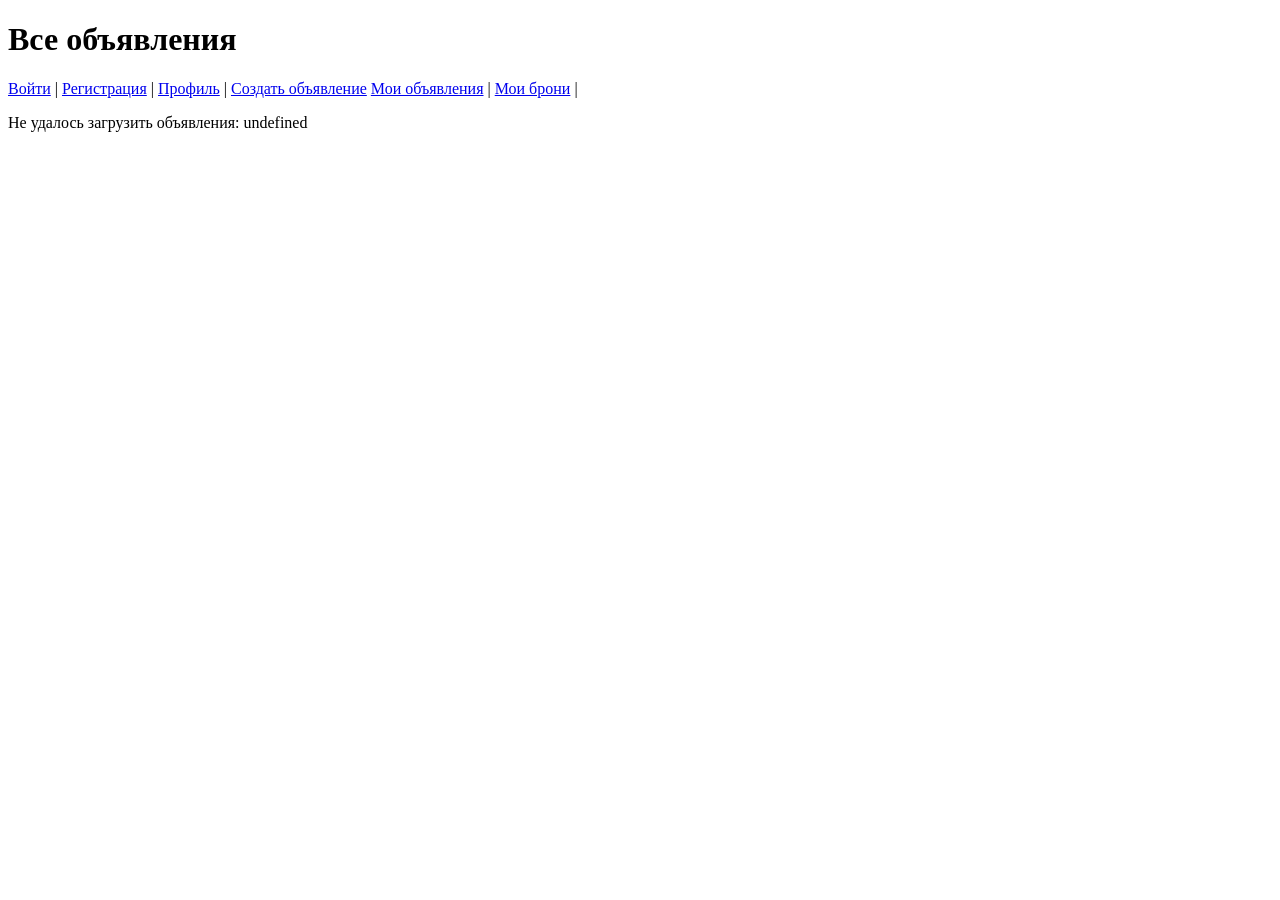
==== frontend/index.html @ 905381db "V9 project apart_booking" ====
<!DOCTYPE html>
<html lang="ru">
<head>
    <meta charset="UTF-8">
    <title>Каталог объявлений</title>
</head>
<body>
    <h1>Все объявления</h1>

    <p>
        <a href="login.html">Войти</a> |
        <a href="register.html">Регистрация</a> |
        <a href="profile.html">Профиль</a> |
        <a href="listing-create.html">Создать объявление</a>
        <a href="my-listings.html">Мои объявления</a> |
        <a href="my-bookings.html">Мои брони</a> |
        <span id="userStatus"></span>
        <button id="logoutBtn" style="display: none;">Выйти</button>
    </p>

    <div id="listingsContainer">Загрузка...</div>

    <script src="js/api.js"></script>
    <script>
        const listingsContainer = document.getElementById('listingsContainer');
        const userStatus = document.getElementById('userStatus');
        const logoutBtn = document.getElementById('logoutBtn');

        // Показываем, залогинен ли юзер
        if (isLoggedIn()) {
            userStatus.textContent = 'Вы вошли в систему';
            logoutBtn.style.display = 'inline';
        }

        logoutBtn.addEventListener('click', function () {
            clearTokens();
            window.location.reload();
        });

        // Загружаем список листингов
        async function loadListings() {
            try {
                const listings = await apiGet('/listings/');
                renderListings(listings);
            } catch (err) {
                listingsContainer.textContent = 'Не удалось загрузить объявления: ' + err.data?.detail;
            }
        }

        function renderListings(listings) {
            if (listings.length === 0) {
                listingsContainer.textContent = 'Объявлений пока нет.';
                return;
            }

            listingsContainer.innerHTML = '';

            listings.forEach(function (listing) {
                const card = document.createElement('div');
                card.style.border = '1px solid #ccc';
                card.style.padding = '10px';
                card.style.marginBottom = '10px';

                const photoUrl = listing.photos && listing.photos.length > 0
                    ? listing.photos[0].image
                    : null;

                card.innerHTML = `
                    ${photoUrl ? `<img src="${photoUrl}" width="200">` : '<p>Нет фото</p>'}
                    <h3>${listing.apartment_name}</h3>
                    <p>${listing.country}, ${listing.address}</p>
                    <p>До ${listing.max_guests} гостей</p>
                    <p><strong>${listing.price_per_night} €</strong> / сутки</p>
                    <a href="listing-detail.html?id=${listing.id}">Подробнее</a>
                `;

                listingsContainer.appendChild(card);
            });
        }

        loadListings();
    </script>
</body>
</html>
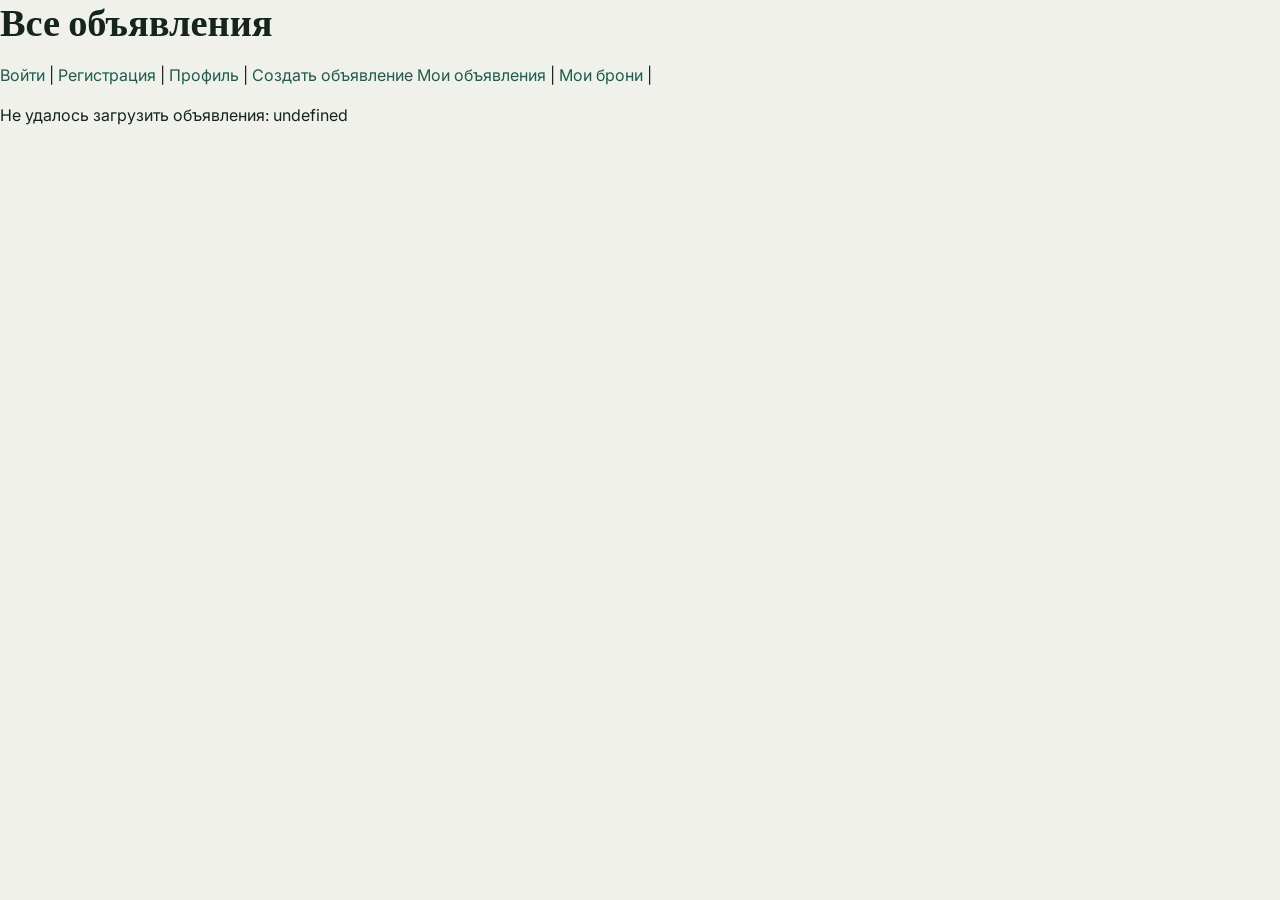
==== commit c3b9a0ea: "V10 project apart_booking" ====
--- a/frontend/index.html
+++ b/frontend/index.html
@@ -2,6 +2,7 @@
 <html lang="ru">
 <head>
     <meta charset="UTF-8">
+    <link rel="stylesheet" href="css/style.css">
     <title>Каталог объявлений</title>
 </head>
 <body>
--- a/frontend/css/style.css
+++ b/frontend/css/style.css
@@ -0,0 +1,369 @@
+/* ==========================================================
+   Apartment Booking — design tokens & base styles
+   ========================================================== */
+
+@import url('https://fonts.googleapis.com/css2?family=Fraunces:opsz,wght@9..144,400;9..144,500;9..144,600;9..144,700&family=Inter:wght@400;500;600;700&display=swap');
+
+:root {
+    --paper: #EFF1EA;
+    --surface: #FFFFFF;
+    --ink: #16241F;
+    --ink-soft: #4E5F58;
+    --brand: #1F5C4E;
+    --brand-dark: #163F35;
+    --accent: #C08A2E;
+    --accent-soft: #E7D2A4;
+    --line: #D8D2C2;
+    --danger: #A23B2E;
+    --danger-bg: #F6E5E1;
+    --success: #2F6B4F;
+    --success-bg: #E4EFE7;
+
+    --font-display: 'Fraunces', Georgia, serif;
+    --font-body: 'Inter', system-ui, sans-serif;
+
+    --radius: 4px;
+    --shadow: 0 1px 2px rgba(22, 36, 31, 0.06), 0 2px 8px rgba(22, 36, 31, 0.05);
+}
+
+* { box-sizing: border-box; }
+
+html { -webkit-text-size-adjust: 100%; }
+
+body {
+    margin: 0;
+    background: var(--paper);
+    color: var(--ink);
+    font-family: var(--font-body);
+    font-size: 16px;
+    line-height: 1.5;
+    -webkit-font-smoothing: antialiased;
+}
+
+h1, h2, h3 {
+    font-family: var(--font-display);
+    font-weight: 600;
+    line-height: 1.15;
+    margin: 0 0 0.5em;
+    color: var(--ink);
+}
+
+h1 { font-size: clamp(1.8rem, 3vw, 2.4rem); }
+h2 { font-size: 1.5rem; margin-top: 2rem; }
+h3 { font-size: 1.15rem; }
+
+p { margin: 0 0 1em; max-width: 68ch; }
+
+a {
+    color: var(--brand);
+    text-decoration: none;
+    border-bottom: 1px solid transparent;
+}
+a:hover { border-bottom-color: currentColor; }
+
+hr {
+    border: none;
+    border-top: 1px solid var(--line);
+    margin: 2.5rem 0;
+}
+
+/* ---------- Layout ---------- */
+
+.page {
+    max-width: 960px;
+    margin: 0 auto;
+    padding: 0 1.5rem 4rem;
+}
+
+/* ---------- Top navigation ---------- */
+
+.site-nav {
+    background: var(--brand-dark);
+    color: #F3F1E8;
+    padding: 0.9rem 1.5rem;
+    display: flex;
+    align-items: center;
+    justify-content: space-between;
+    flex-wrap: wrap;
+    gap: 0.75rem;
+    margin-bottom: 2.5rem;
+}
+
+.site-nav .brand {
+    font-family: var(--font-display);
+    font-weight: 600;
+    font-size: 1.25rem;
+    color: #FFFFFF;
+    border: none;
+    letter-spacing: 0.01em;
+}
+.site-nav .brand:hover { border: none; opacity: 0.9; }
+
+.site-nav .links {
+    display: flex;
+    align-items: center;
+    gap: 1.25rem;
+    flex-wrap: wrap;
+}
+
+.site-nav a {
+    color: #D9E3DD;
+    font-size: 0.92rem;
+    font-weight: 500;
+}
+.site-nav a:hover { color: #FFFFFF; border-bottom-color: currentColor; }
+
+.site-nav button {
+    background: transparent;
+    border: 1px solid #4C7268;
+    color: #F3F1E8;
+    padding: 0.4rem 0.9rem;
+    font-size: 0.88rem;
+}
+.site-nav button:hover { background: var(--brand); border-color: var(--brand); }
+
+/* ---------- Buttons ---------- */
+
+button, .btn {
+    font-family: var(--font-body);
+    font-size: 0.95rem;
+    font-weight: 600;
+    padding: 0.65rem 1.3rem;
+    border-radius: var(--radius);
+    border: 1px solid var(--brand);
+    background: var(--brand);
+    color: #FFFFFF;
+    cursor: pointer;
+    transition: background 0.15s ease, transform 0.05s ease;
+}
+button:hover { background: var(--brand-dark); border-color: var(--brand-dark); }
+button:active { transform: translateY(1px); }
+button:disabled { opacity: 0.5; cursor: not-allowed; }
+
+button.secondary {
+    background: transparent;
+    color: var(--brand);
+}
+button.secondary:hover { background: var(--brand); color: #FFFFFF; }
+
+button.danger {
+    background: var(--danger);
+    border-color: var(--danger);
+}
+button.danger:hover { background: #7E2F24; border-color: #7E2F24; }
+
+/* ---------- Forms ---------- */
+
+form { max-width: 480px; }
+
+form > div { margin-bottom: 1.1rem; }
+
+label {
+    display: block;
+    font-size: 0.85rem;
+    font-weight: 600;
+    color: var(--ink-soft);
+    margin-bottom: 0.35rem;
+}
+
+input, select, textarea {
+    width: 100%;
+    font-family: var(--font-body);
+    font-size: 0.95rem;
+    color: var(--ink);
+    background: var(--surface);
+    border: 1px solid var(--line);
+    border-radius: var(--radius);
+    padding: 0.6rem 0.75rem;
+}
+
+textarea { min-height: 5.5rem; resize: vertical; }
+
+input:focus, select:focus, textarea:focus {
+    outline: none;
+    border-color: var(--brand);
+    box-shadow: 0 0 0 3px rgba(31, 92, 78, 0.15);
+}
+
+input[type="checkbox"] {
+    width: auto;
+    margin-right: 0.5rem;
+    accent-color: var(--brand);
+}
+
+label:has(input[type="checkbox"]) {
+    display: flex;
+    align-items: center;
+    font-weight: 500;
+    color: var(--ink);
+}
+
+/* Wide forms (create/edit listing) get a two-column layout on desktop */
+.form-grid {
+    display: grid;
+    grid-template-columns: 1fr;
+    gap: 0 1.5rem;
+}
+@media (min-width: 640px) {
+    .form-grid { grid-template-columns: 1fr 1fr; }
+    .form-grid .full { grid-column: 1 / -1; }
+}
+
+/* ---------- Messages ---------- */
+
+.message, #message, #bookingMessage, #reviewMessage, #photoMessage, #errorMessage {
+    padding: 0.7rem 1rem;
+    border-radius: var(--radius);
+    font-size: 0.9rem;
+    margin-top: 0.75rem;
+}
+#errorMessage:empty, #message:empty, #bookingMessage:empty,
+#reviewMessage:empty, #photoMessage:empty { padding: 0; margin: 0; }
+
+/* ---------- Cards / listings grid ---------- */
+
+.listing-grid {
+    display: grid;
+    grid-template-columns: repeat(auto-fill, minmax(230px, 1fr));
+    gap: 1.5rem;
+    margin-top: 1.5rem;
+}
+
+.listing-card {
+    background: var(--surface);
+    border: 1px solid var(--line);
+    border-radius: var(--radius);
+    overflow: hidden;
+    box-shadow: var(--shadow);
+    display: flex;
+    flex-direction: column;
+}
+
+.listing-card img {
+    width: 100%;
+    height: 150px;
+    object-fit: cover;
+    display: block;
+    background: var(--accent-soft);
+}
+
+.listing-card .body {
+    padding: 0.9rem 1rem 1.1rem;
+    position: relative;
+    flex: 1;
+    display: flex;
+    flex-direction: column;
+    gap: 0.3rem;
+}
+
+.listing-card h3 {
+    margin: 0;
+    font-size: 1.05rem;
+}
+
+.listing-card .location {
+    color: var(--ink-soft);
+    font-size: 0.85rem;
+    margin: 0;
+}
+
+/* Ticket-style price tag with a notch, like a paper price tag */
+.price-tag {
+    align-self: flex-start;
+    position: relative;
+    margin-top: 0.5rem;
+    background: var(--accent);
+    color: #2B1E05;
+    font-weight: 700;
+    font-size: 0.95rem;
+    padding: 0.3rem 0.8rem 0.3rem 1.1rem;
+    border-radius: 0 var(--radius) var(--radius) 0;
+}
+.price-tag::before {
+    content: '';
+    position: absolute;
+    left: -6px;
+    top: 50%;
+    transform: translateY(-50%);
+    width: 12px;
+    height: 12px;
+    background: var(--paper);
+    border-radius: 50%;
+    border-right: 1px solid var(--accent-soft);
+}
+
+.listing-card .actions {
+    margin-top: auto;
+    padding-top: 0.6rem;
+    display: flex;
+    gap: 0.75rem;
+    font-size: 0.85rem;
+}
+
+/* ---------- Generic content card (detail panels, list rows) ---------- */
+
+.panel {
+    background: var(--surface);
+    border: 1px solid var(--line);
+    border-radius: var(--radius);
+    padding: 1rem 1.25rem;
+    margin-bottom: 1rem;
+}
+
+/* ---------- Stars / rating ---------- */
+
+.stars { color: var(--accent); letter-spacing: 0.1em; font-size: 1.05rem; }
+
+/* ---------- Photo thumbnails (edit/create forms) ---------- */
+
+.photo-thumb {
+    display: inline-block;
+    margin: 0 0.6rem 0.6rem 0;
+    text-align: center;
+}
+.photo-thumb img {
+    width: 140px;
+    height: 100px;
+    object-fit: cover;
+    border-radius: var(--radius);
+    border: 1px solid var(--line);
+    display: block;
+    margin-bottom: 0.4rem;
+}
+
+/* ---------- Flatpickr theme override ---------- */
+
+.flatpickr-calendar {
+    box-shadow: var(--shadow);
+    border: 1px solid var(--line);
+    border-radius: var(--radius);
+}
+.flatpickr-day.selected,
+.flatpickr-day.selected:hover,
+.flatpickr-day.endRange,
+.flatpickr-day.endRange:hover,
+.flatpickr-day.startRange,
+.flatpickr-day.startRange:hover {
+    background: var(--brand);
+    border-color: var(--brand);
+}
+.flatpickr-day.inRange {
+    background: var(--accent-soft);
+    border-color: var(--accent-soft);
+    box-shadow: -5px 0 0 var(--accent-soft), 5px 0 0 var(--accent-soft);
+}
+.flatpickr-day.today { border-color: var(--brand); }
+
+/* ---------- Utility ---------- */
+
+.muted { color: var(--ink-soft); }
+.empty-state {
+    color: var(--ink-soft);
+    font-style: italic;
+    padding: 1rem 0;
+}
+
+@media (max-width: 640px) {
+    .site-nav { flex-direction: column; align-items: flex-start; }
+    .page { padding: 0 1rem 3rem; }
+}
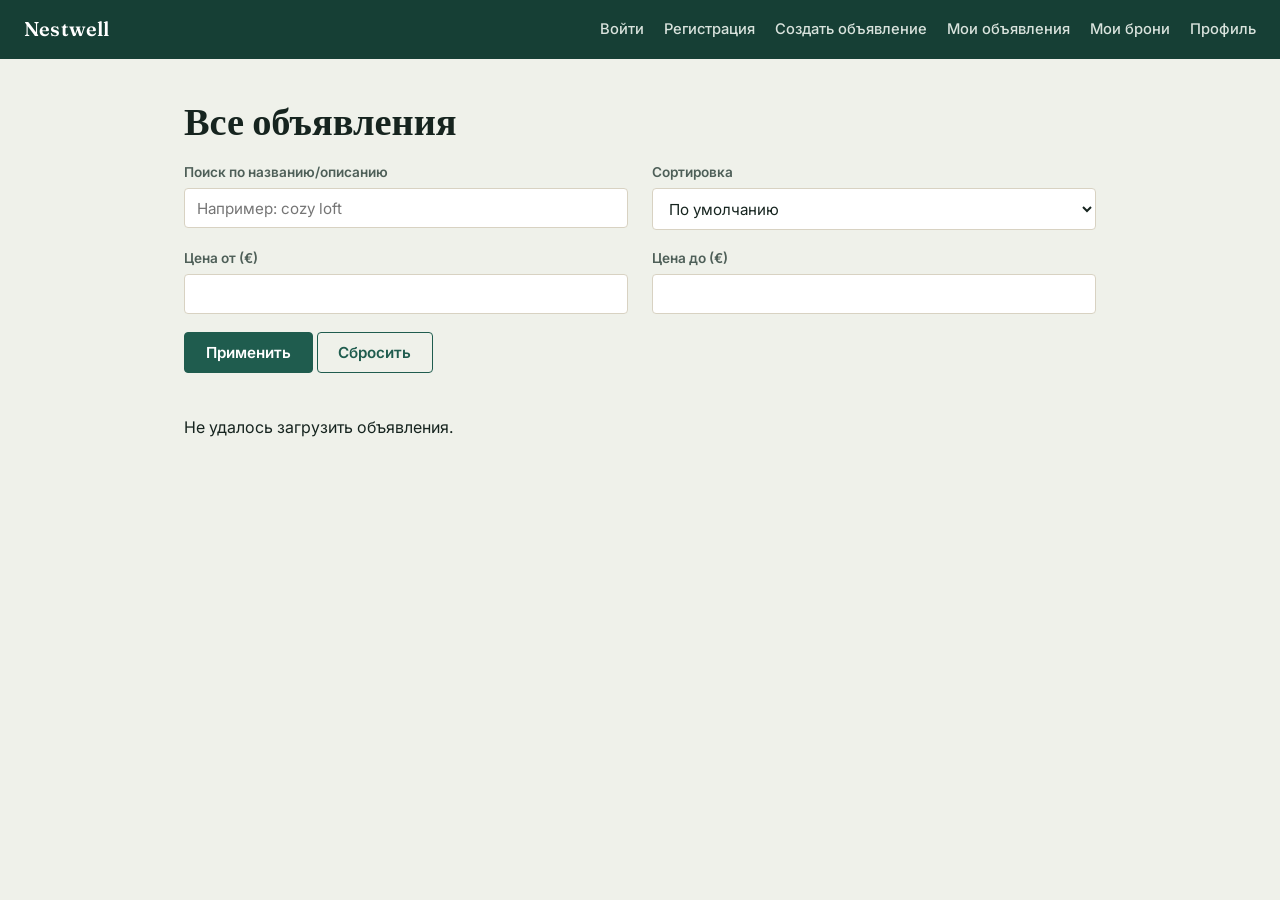
==== commit 68184939: "V11 project apart_booking" ====
--- a/frontend/index.html
+++ b/frontend/index.html
@@ -6,31 +6,61 @@
     <title>Каталог объявлений</title>
 </head>
 <body>
-    <h1>Все объявления</h1>
+    <nav class="site-nav">
+        <a href="index.html" class="brand">Nestwell</a>
+        <div class="links">
+            <a href="login.html" id="navLogin">Войти</a>
+            <a href="register.html" id="navRegister">Регистрация</a>
+            <a href="listing-create.html">Создать объявление</a>
+            <a href="my-listings.html">Мои объявления</a>
+            <a href="my-bookings.html">Мои брони</a>
+            <a href="profile.html">Профиль</a>
+            <button id="logoutBtn" style="display: none;">Выйти</button>
+        </div>
+    </nav>
 
-    <p>
-        <a href="login.html">Войти</a> |
-        <a href="register.html">Регистрация</a> |
-        <a href="profile.html">Профиль</a> |
-        <a href="listing-create.html">Создать объявление</a>
-        <a href="my-listings.html">Мои объявления</a> |
-        <a href="my-bookings.html">Мои брони</a> |
-        <span id="userStatus"></span>
-        <button id="logoutBtn" style="display: none;">Выйти</button>
-    </p>
+    <div class="page">
+        <h1>Все объявления</h1>
 
-    <div id="listingsContainer">Загрузка...</div>
+        <form id="filterForm" class="form-grid" style="max-width: none; margin-bottom: 1.5rem;">
+            <div>
+                <label>Поиск по названию/описанию</label>
+                <input type="text" id="searchInput" placeholder="Например: cozy loft">
+            </div>
+            <div>
+                <label>Сортировка</label>
+                <select id="orderingSelect">
+                    <option value="">По умолчанию</option>
+                    <option value="popular_views">По популярности (просмотры)</option>
+                    <option value="popular_reviews">По популярности (отзывы)</option>
+                </select>
+            </div>
+            <div>
+                <label>Цена от (€)</label>
+                <input type="number" id="minPriceInput" min="0" step="0.01">
+            </div>
+            <div>
+                <label>Цена до (€)</label>
+                <input type="number" id="maxPriceInput" min="0" step="0.01">
+            </div>
+            <div class="full">
+                <button type="submit">Применить</button>
+                <button type="button" class="secondary" id="resetFiltersBtn">Сбросить</button>
+            </div>
+        </form>
+
+        <div id="listingsContainer">Загрузка...</div>
+    </div>
 
     <script src="js/api.js"></script>
     <script>
         const listingsContainer = document.getElementById('listingsContainer');
-        const userStatus = document.getElementById('userStatus');
         const logoutBtn = document.getElementById('logoutBtn');
 
-        // Показываем, залогинен ли юзер
         if (isLoggedIn()) {
-            userStatus.textContent = 'Вы вошли в систему';
-            logoutBtn.style.display = 'inline';
+            document.getElementById('navLogin').style.display = 'none';
+            document.getElementById('navRegister').style.display = 'none';
+            logoutBtn.style.display = 'inline-block';
         }
 
         logoutBtn.addEventListener('click', function () {
@@ -38,46 +68,79 @@
             window.location.reload();
         });
 
-        // Загружаем список листингов
+        function buildQuery() {
+            const params = new URLSearchParams();
+
+            const search = document.getElementById('searchInput').value.trim();
+            if (search) params.set('search', search);
+
+            const ordering = document.getElementById('orderingSelect').value;
+            if (ordering) params.set('ordering', ordering);
+
+            const minPrice = document.getElementById('minPriceInput').value;
+            if (minPrice) params.set('min_price', minPrice);
+
+            const maxPrice = document.getElementById('maxPriceInput').value;
+            if (maxPrice) params.set('max_price', maxPrice);
+
+            const query = params.toString();
+            return query ? `?${query}` : '';
+        }
+
         async function loadListings() {
+            listingsContainer.textContent = 'Загрузка...';
             try {
-                const listings = await apiGet('/listings/');
+                const listings = await apiGet(`/listings/${buildQuery()}`);
                 renderListings(listings);
             } catch (err) {
-                listingsContainer.textContent = 'Не удалось загрузить объявления: ' + err.data?.detail;
+                listingsContainer.textContent = 'Не удалось загрузить объявления.';
             }
         }
 
         function renderListings(listings) {
             if (listings.length === 0) {
-                listingsContainer.textContent = 'Объявлений пока нет.';
+                listingsContainer.innerHTML = '<p class="empty-state">Ничего не найдено.</p>';
                 return;
             }
 
-            listingsContainer.innerHTML = '';
+            const grid = document.createElement('div');
+            grid.className = 'listing-grid';
 
             listings.forEach(function (listing) {
-                const card = document.createElement('div');
-                card.style.border = '1px solid #ccc';
-                card.style.padding = '10px';
-                card.style.marginBottom = '10px';
-
                 const photoUrl = listing.photos && listing.photos.length > 0
                     ? listing.photos[0].image
                     : null;
 
+                const card = document.createElement('div');
+                card.className = 'listing-card';
                 card.innerHTML = `
-                    ${photoUrl ? `<img src="${photoUrl}" width="200">` : '<p>Нет фото</p>'}
-                    <h3>${listing.apartment_name}</h3>
-                    <p>${listing.country}, ${listing.address}</p>
-                    <p>До ${listing.max_guests} гостей</p>
-                    <p><strong>${listing.price_per_night} €</strong> / сутки</p>
-                    <a href="listing-detail.html?id=${listing.id}">Подробнее</a>
+                    ${photoUrl ? `<img src="${photoUrl}" alt="${listing.apartment_name}">` : ''}
+                    <div class="body">
+                        <h3>${listing.apartment_name}</h3>
+                        <p class="location">${listing.country}, ${listing.address}</p>
+                        <p class="location">До ${listing.max_guests} гостей</p>
+                        <span class="price-tag">${listing.price_per_night} € / сутки</span>
+                        <div class="actions">
+                            <a href="listing-detail.html?id=${listing.id}">Подробнее →</a>
+                        </div>
+                    </div>
                 `;
+                grid.appendChild(card);
+            });
 
-                listingsContainer.appendChild(card);
-            });
+            listingsContainer.innerHTML = '';
+            listingsContainer.appendChild(grid);
         }
+
+        document.getElementById('filterForm').addEventListener('submit', function (event) {
+            event.preventDefault();
+            loadListings();
+        });
+
+        document.getElementById('resetFiltersBtn').addEventListener('click', function () {
+            document.getElementById('filterForm').reset();
+            loadListings();
+        });
 
         loadListings();
     </script>
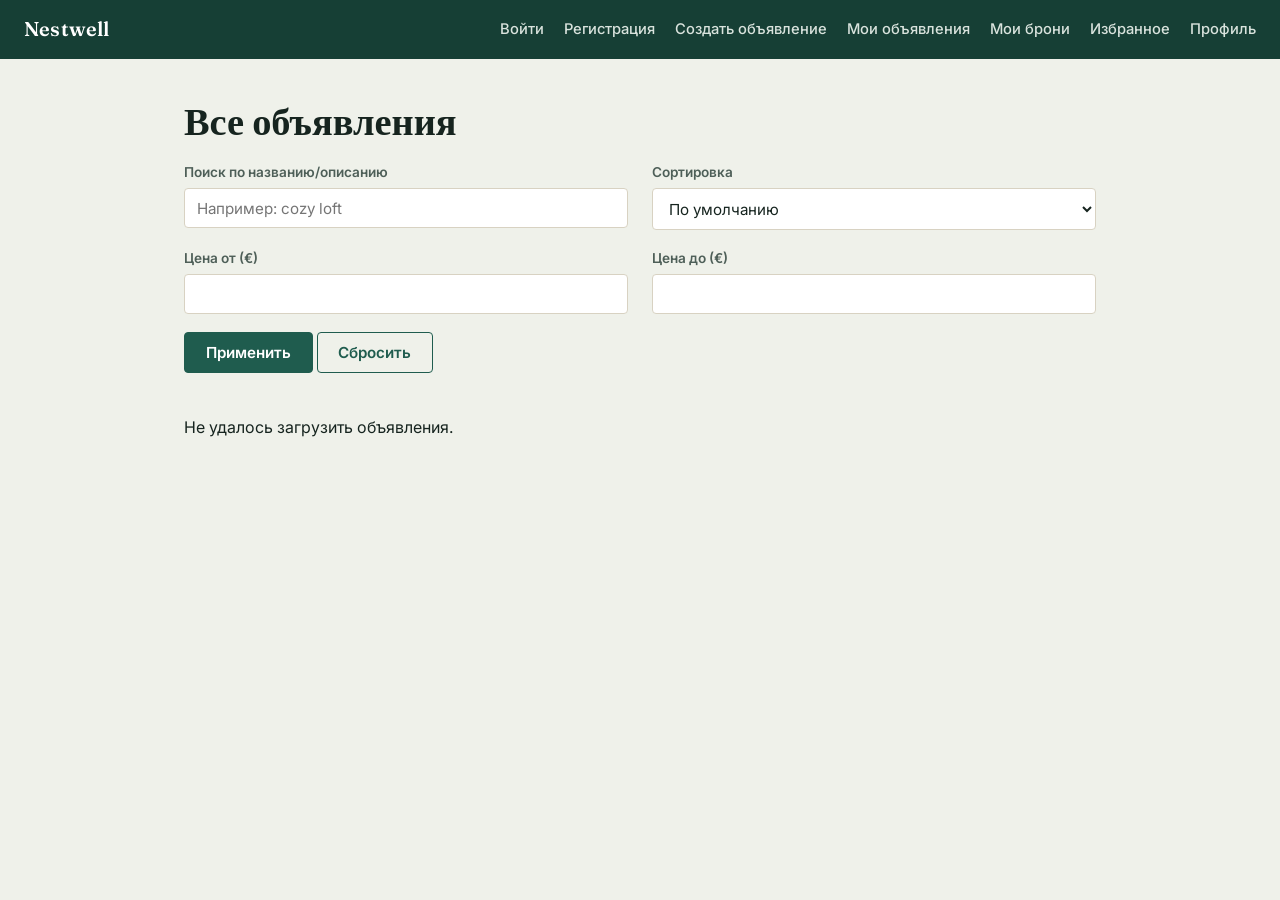
==== commit eec93ad5: "V13 project apart_booking" ====
--- a/frontend/index.html
+++ b/frontend/index.html
@@ -14,6 +14,7 @@
             <a href="listing-create.html">Создать объявление</a>
             <a href="my-listings.html">Мои объявления</a>
             <a href="my-bookings.html">Мои брони</a>
+            <a href="favorites.html">Избранное</a>
             <a href="profile.html">Профиль</a>
             <button id="logoutBtn" style="display: none;">Выйти</button>
         </div>
@@ -56,6 +57,8 @@
     <script>
         const listingsContainer = document.getElementById('listingsContainer');
         const logoutBtn = document.getElementById('logoutBtn');
+        let favoriteIds = new Map();
+        let currentUserId = null;
 
         if (isLoggedIn()) {
             document.getElementById('navLogin').style.display = 'none';
@@ -87,10 +90,28 @@
             return query ? `?${query}` : '';
         }
 
+        async function loadFavoriteIds() {
+            try {
+                const favorites = await apiGet('/listings/favorites/');
+                const map = new Map();
+                favorites.forEach(function (fav) {
+                    map.set(fav.listing, fav.id);
+                });
+                return map;
+            } catch (err) {
+                return new Map();
+            }
+        }
+
         async function loadListings() {
             listingsContainer.textContent = 'Загрузка...';
             try {
                 const listings = await apiGet(`/listings/${buildQuery()}`);
+                if (isLoggedIn()) {
+                    favoriteIds = await loadFavoriteIds();
+                    const profile = await apiGet('/users/me/');
+                    currentUserId = profile.id;
+                }
                 renderListings(listings);
             } catch (err) {
                 listingsContainer.textContent = 'Не удалось загрузить объявления.';
@@ -111,6 +132,18 @@
                     ? listing.photos[0].image
                     : null;
 
+                const isFavorite = favoriteIds.has(listing.id);
+                const isOwnListing = currentUserId === listing.owner;
+
+                let actionHtml;
+                if (isOwnListing) {
+                    actionHtml = '<span class="muted">Ваше объявление</span>';
+                } else if (isLoggedIn()) {
+                    actionHtml = `<button type="button" class="secondary" onclick="toggleFavorite('${listing.id}', this)">${isFavorite ? '★ В избранном' : '☆ В избранное'}</button>`;
+                } else {
+                    actionHtml = '';
+                }
+
                 const card = document.createElement('div');
                 card.className = 'listing-card';
                 card.innerHTML = `
@@ -122,6 +155,7 @@
                         <span class="price-tag">${listing.price_per_night} € / сутки</span>
                         <div class="actions">
                             <a href="listing-detail.html?id=${listing.id}">Подробнее →</a>
+                            ${actionHtml}
                         </div>
                     </div>
                 `;
@@ -130,6 +164,23 @@
 
             listingsContainer.innerHTML = '';
             listingsContainer.appendChild(grid);
+        }
+
+        async function toggleFavorite(listingId, button) {
+            try {
+                if (favoriteIds.has(listingId)) {
+                    const favId = favoriteIds.get(listingId);
+                    await apiDelete(`/listings/favorites/${favId}/`);
+                    favoriteIds.delete(listingId);
+                    button.textContent = '☆ В избранное';
+                } else {
+                    const favorite = await apiPost('/listings/favorites/', { listing: listingId });
+                    favoriteIds.set(listingId, favorite.id);
+                    button.textContent = '★ В избранном';
+                }
+            } catch (err) {
+                alert('Не удалось изменить избранное: ' + JSON.stringify(err.data));
+            }
         }
 
         document.getElementById('filterForm').addEventListener('submit', function (event) {
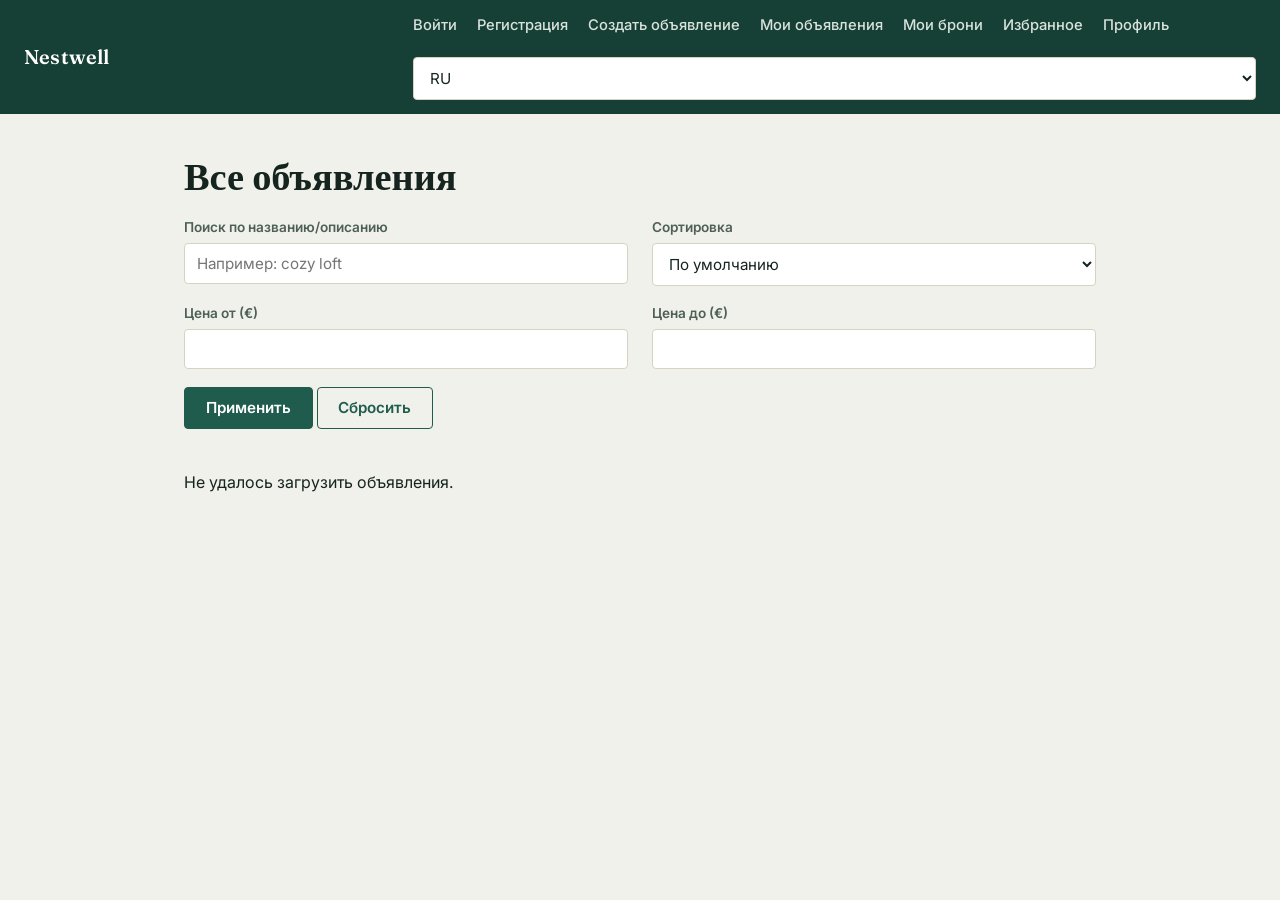
==== commit 1e8790d4: "V14 project apart_booking" ====
--- a/frontend/index.html
+++ b/frontend/index.html
@@ -9,51 +9,58 @@
     <nav class="site-nav">
         <a href="index.html" class="brand">Nestwell</a>
         <div class="links">
-            <a href="login.html" id="navLogin">Войти</a>
-            <a href="register.html" id="navRegister">Регистрация</a>
-            <a href="listing-create.html">Создать объявление</a>
-            <a href="my-listings.html">Мои объявления</a>
-            <a href="my-bookings.html">Мои брони</a>
-            <a href="favorites.html">Избранное</a>
-            <a href="profile.html">Профиль</a>
-            <button id="logoutBtn" style="display: none;">Выйти</button>
+            <a href="login.html" id="navLogin" data-i18n="nav_login">Войти</a>
+            <a href="register.html" id="navRegister" data-i18n="nav_register">Регистрация</a>
+            <a href="listing-create.html" data-i18n="nav_create">Создать объявление</a>
+            <a href="my-listings.html" data-i18n="nav_my_listings">Мои объявления</a>
+            <a href="my-bookings.html" data-i18n="nav_my_bookings">Мои брони</a>
+            <a href="favorites.html" data-i18n="nav_favorites">Избранное</a>
+            <a href="profile.html" data-i18n="nav_profile">Профиль</a>
+            <button id="logoutBtn" style="display: none;" data-i18n="nav_logout">Выйти</button>
+            <select id="languageSelect" onchange="setLanguage(this.value)">
+                <option value="ru">RU</option>
+                <option value="en">EN</option>
+                <option value="de">DE</option>
+                <option value="uk">UA</option>
+            </select>
         </div>
     </nav>
 
     <div class="page">
-        <h1>Все объявления</h1>
+        <h1 data-i18n="catalog_title">Все объявления</h1>
 
         <form id="filterForm" class="form-grid" style="max-width: none; margin-bottom: 1.5rem;">
             <div>
-                <label>Поиск по названию/описанию</label>
+                <label data-i18n="search_label">Поиск по названию/описанию</label>
                 <input type="text" id="searchInput" placeholder="Например: cozy loft">
             </div>
             <div>
-                <label>Сортировка</label>
+                <label data-i18n="sort_label">Сортировка</label>
                 <select id="orderingSelect">
-                    <option value="">По умолчанию</option>
-                    <option value="popular_views">По популярности (просмотры)</option>
-                    <option value="popular_reviews">По популярности (отзывы)</option>
+                    <option value="" data-i18n="sort_default">По умолчанию</option>
+                    <option value="popular_views" data-i18n="sort_views">По популярности (просмотры)</option>
+                    <option value="popular_reviews" data-i18n="sort_reviews">По популярности (отзывы)</option>
                 </select>
             </div>
             <div>
-                <label>Цена от (€)</label>
+                <label data-i18n="price_from">Цена от (€)</label>
                 <input type="number" id="minPriceInput" min="0" step="0.01">
             </div>
             <div>
-                <label>Цена до (€)</label>
+                <label data-i18n="price_to">Цена до (€)</label>
                 <input type="number" id="maxPriceInput" min="0" step="0.01">
             </div>
             <div class="full">
-                <button type="submit">Применить</button>
-                <button type="button" class="secondary" id="resetFiltersBtn">Сбросить</button>
+                <button type="submit" data-i18n="apply_btn">Применить</button>
+                <button type="button" class="secondary" id="resetFiltersBtn" data-i18n="reset_btn">Сбросить</button>
             </div>
         </form>
 
-        <div id="listingsContainer">Загрузка...</div>
+        <div id="listingsContainer" data-i18n="loading">Загрузка...</div>
     </div>
 
     <script src="js/api.js"></script>
+    <script src="js/i18n.js"></script>
     <script>
         const listingsContainer = document.getElementById('listingsContainer');
         const logoutBtn = document.getElementById('logoutBtn');
@@ -104,7 +111,7 @@
         }
 
         async function loadListings() {
-            listingsContainer.textContent = 'Загрузка...';
+            listingsContainer.textContent = t('loading');
             try {
                 const listings = await apiGet(`/listings/${buildQuery()}`);
                 if (isLoggedIn()) {
@@ -120,7 +127,7 @@
 
         function renderListings(listings) {
             if (listings.length === 0) {
-                listingsContainer.innerHTML = '<p class="empty-state">Ничего не найдено.</p>';
+                listingsContainer.innerHTML = `<p class="empty-state">${t('not_found')}</p>`;
                 return;
             }
 
@@ -137,9 +144,9 @@
 
                 let actionHtml;
                 if (isOwnListing) {
-                    actionHtml = '<span class="muted">Ваше объявление</span>';
+                    actionHtml = `<span class="muted">${t('own_listing')}</span>`;
                 } else if (isLoggedIn()) {
-                    actionHtml = `<button type="button" class="secondary" onclick="toggleFavorite('${listing.id}', this)">${isFavorite ? '★ В избранном' : '☆ В избранное'}</button>`;
+                    actionHtml = `<button type="button" class="secondary" onclick="toggleFavorite('${listing.id}', this)">${isFavorite ? t('fav_added') : t('fav_add')}</button>`;
                 } else {
                     actionHtml = '';
                 }
@@ -151,10 +158,10 @@
                     <div class="body">
                         <h3>${listing.apartment_name}</h3>
                         <p class="location">${listing.country}, ${listing.address}</p>
-                        <p class="location">До ${listing.max_guests} гостей</p>
-                        <span class="price-tag">${listing.price_per_night} € / сутки</span>
+                        <p class="location">${t('guests_up_to')} ${listing.max_guests} ${t('guests_word')}</p>
+                        <span class="price-tag">${listing.price_per_night} € ${t('per_night')}</span>
                         <div class="actions">
-                            <a href="listing-detail.html?id=${listing.id}">Подробнее →</a>
+                            <a href="listing-detail.html?id=${listing.id}">${t('more_details')}</a>
                             ${actionHtml}
                         </div>
                     </div>
@@ -172,11 +179,11 @@
                     const favId = favoriteIds.get(listingId);
                     await apiDelete(`/listings/favorites/${favId}/`);
                     favoriteIds.delete(listingId);
-                    button.textContent = '☆ В избранное';
+                    button.textContent = t('fav_add');
                 } else {
                     const favorite = await apiPost('/listings/favorites/', { listing: listingId });
                     favoriteIds.set(listingId, favorite.id);
-                    button.textContent = '★ В избранном';
+                    button.textContent = t('fav_added');
                 }
             } catch (err) {
                 alert('Не удалось изменить избранное: ' + JSON.stringify(err.data));
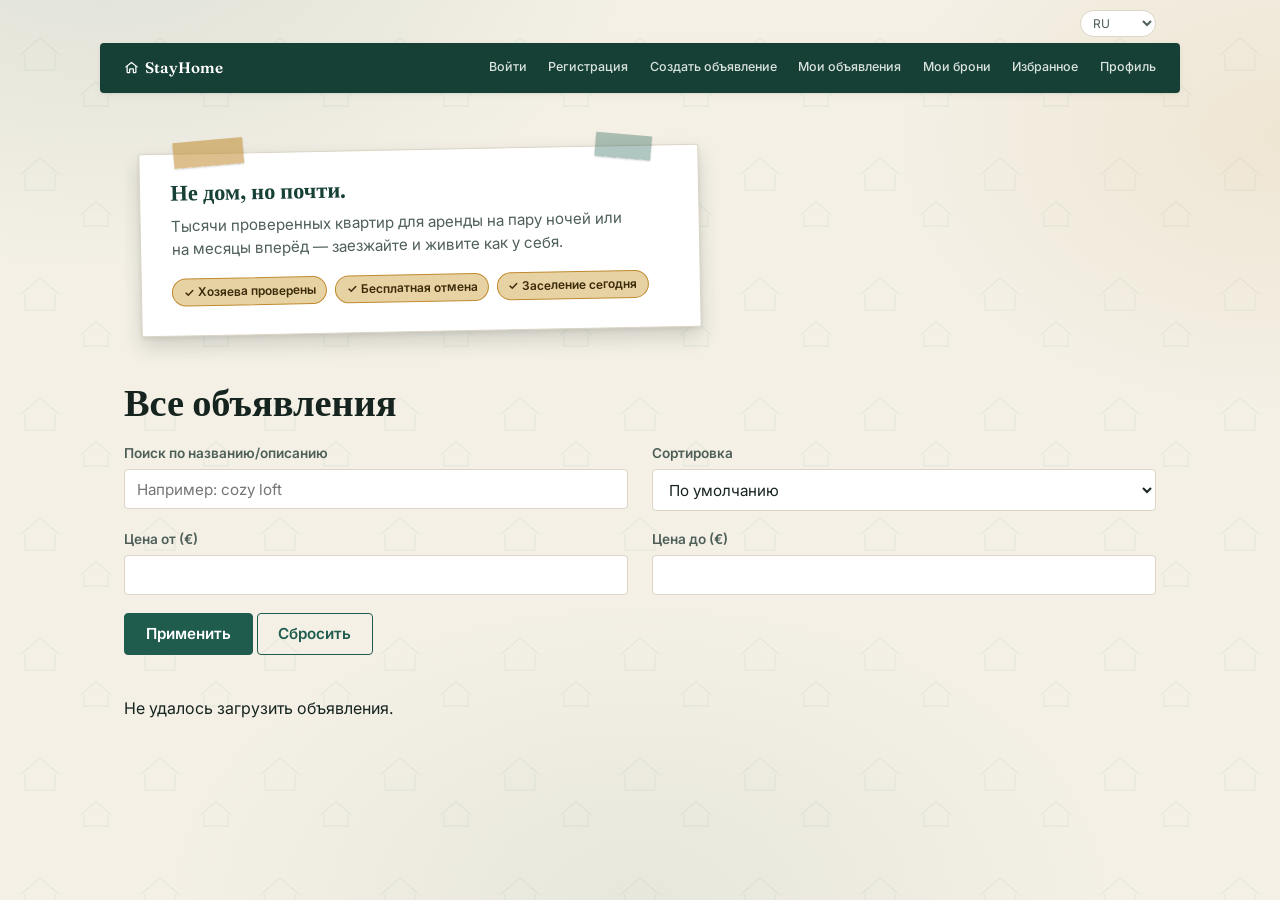
==== commit b7482cbb: "V16 project apart_booking" ====
--- a/frontend/index.html
+++ b/frontend/index.html
@@ -3,11 +3,26 @@
 <head>
     <meta charset="UTF-8">
     <link rel="stylesheet" href="css/style.css">
-    <title>Каталог объявлений</title>
+    <title>StayHome — Каталог объявлений</title>
 </head>
 <body>
+    <div class="utility-bar">
+        <select id="languageSelect" class="lang-select" onchange="setLanguage(this.value)">
+            <option value="ru">RU</option>
+            <option value="en">EN</option>
+            <option value="de">DE</option>
+            <option value="uk">UA</option>
+        </select>
+    </div>
+
     <nav class="site-nav">
-        <a href="index.html" class="brand">Nestwell</a>
+        <a href="index.html" class="brand">
+            <svg viewBox="0 0 24 24" fill="none" xmlns="http://www.w3.org/2000/svg">
+                <path d="M3 11L12 4L21 11" stroke="currentColor" stroke-width="2" stroke-linecap="round" stroke-linejoin="round"/>
+                <path d="M5 10V19C5 19.5523 5.44772 20 6 20H9V15C9 14.4477 9.44772 14 10 14H14C14.5523 14 15 14.4477 15 15V20H18C18.5523 20 19 19.5523 19 19V10" stroke="currentColor" stroke-width="2" stroke-linecap="round" stroke-linejoin="round"/>
+            </svg>
+            StayHome
+        </a>
         <div class="links">
             <a href="login.html" id="navLogin" data-i18n="nav_login">Войти</a>
             <a href="register.html" id="navRegister" data-i18n="nav_register">Регистрация</a>
@@ -17,16 +32,22 @@
             <a href="favorites.html" data-i18n="nav_favorites">Избранное</a>
             <a href="profile.html" data-i18n="nav_profile">Профиль</a>
             <button id="logoutBtn" style="display: none;" data-i18n="nav_logout">Выйти</button>
-            <select id="languageSelect" onchange="setLanguage(this.value)">
-                <option value="ru">RU</option>
-                <option value="en">EN</option>
-                <option value="de">DE</option>
-                <option value="uk">UA</option>
-            </select>
         </div>
     </nav>
 
     <div class="page">
+        <div class="promo-strip">
+            <div class="promo-card">
+                <h2>Не дом, но почти.</h2>
+                <p>Тысячи проверенных квартир для аренды на пару ночей или на месяцы вперёд — заезжайте и живите как у себя.</p>
+                <div class="promo-badges">
+                    <span>✓ Хозяева проверены</span>
+                    <span>✓ Бесплатная отмена</span>
+                    <span>✓ Заселение сегодня</span>
+                </div>
+            </div>
+        </div>
+
         <h1 data-i18n="catalog_title">Все объявления</h1>
 
         <form id="filterForm" class="form-grid" style="max-width: none; margin-bottom: 1.5rem;">
@@ -56,7 +77,7 @@
             </div>
         </form>
 
-        <div id="listingsContainer" data-i18n="loading">Загрузка...</div>
+        <div id="listingsContainer">Загрузка...</div>
     </div>
 
     <script src="js/api.js"></script>
@@ -80,19 +101,14 @@
 
         function buildQuery() {
             const params = new URLSearchParams();
-
             const search = document.getElementById('searchInput').value.trim();
             if (search) params.set('search', search);
-
             const ordering = document.getElementById('orderingSelect').value;
             if (ordering) params.set('ordering', ordering);
-
             const minPrice = document.getElementById('minPriceInput').value;
             if (minPrice) params.set('min_price', minPrice);
-
             const maxPrice = document.getElementById('maxPriceInput').value;
             if (maxPrice) params.set('max_price', maxPrice);
-
             const query = params.toString();
             return query ? `?${query}` : '';
         }
@@ -101,9 +117,7 @@
             try {
                 const favorites = await apiGet('/listings/favorites/');
                 const map = new Map();
-                favorites.forEach(function (fav) {
-                    map.set(fav.listing, fav.id);
-                });
+                favorites.forEach(function (fav) { map.set(fav.listing, fav.id); });
                 return map;
             } catch (err) {
                 return new Map();
@@ -135,10 +149,7 @@
             grid.className = 'listing-grid';
 
             listings.forEach(function (listing) {
-                const photoUrl = listing.photos && listing.photos.length > 0
-                    ? listing.photos[0].image
-                    : null;
-
+                const photoUrl = listing.photos && listing.photos.length > 0 ? listing.photos[0].image : null;
                 const isFavorite = favoriteIds.has(listing.id);
                 const isOwnListing = currentUserId === listing.owner;
 
--- a/frontend/css/style.css
+++ b/frontend/css/style.css
@@ -1,11 +1,11 @@
 /* ==========================================================
-   Apartment Booking — design tokens & base styles
+   StayHome — design tokens & base styles
    ========================================================== */
 
 @import url('https://fonts.googleapis.com/css2?family=Fraunces:opsz,wght@9..144,400;9..144,500;9..144,600;9..144,700&family=Inter:wght@400;500;600;700&display=swap');
 
 :root {
-    --paper: #EFF1EA;
+    --paper: #F4F0E6;
     --surface: #FFFFFF;
     --ink: #16241F;
     --ink-soft: #4E5F58;
@@ -13,7 +13,7 @@
     --brand-dark: #163F35;
     --accent: #C08A2E;
     --accent-soft: #E7D2A4;
-    --line: #D8D2C2;
+    --line: #DCD5C4;
     --danger: #A23B2E;
     --danger-bg: #F6E5E1;
     --success: #2F6B4F;
@@ -32,12 +32,20 @@
 
 body {
     margin: 0;
-    background: var(--paper);
     color: var(--ink);
     font-family: var(--font-body);
     font-size: 16px;
     line-height: 1.5;
     -webkit-font-smoothing: antialiased;
+    background-color: var(--paper);
+    background-image:
+        radial-gradient(ellipse 900px 600px at 8% -10%, rgba(31, 92, 78, 0.10), transparent 60%),
+        radial-gradient(ellipse 700px 500px at 100% 15%, rgba(192, 138, 46, 0.10), transparent 55%),
+        radial-gradient(ellipse 800px 500px at 50% 100%, rgba(31, 92, 78, 0.06), transparent 60%),
+        url("data:image/svg+xml,%3Csvg xmlns='http://www.w3.org/2000/svg' width='120' height='120' viewBox='0 0 120 120'%3E%3Cg fill='none' stroke='%231F5C4E' stroke-width='1.4' stroke-opacity='0.055'%3E%3Cpath d='M20 55 L40 38 L60 55'/%3E%3Cpath d='M25 54 L25 70 L55 70 L55 54'/%3E%3Cpath d='M80 95 L96 82 L112 95'/%3E%3Cpath d='M84 94 L84 106 L108 106 L108 94'/%3E%3C/g%3E%3C/svg%3E");
+    background-attachment: fixed;
+    background-repeat: repeat, repeat, repeat, repeat;
+    min-height: 100vh;
 }
 
 h1, h2, h3 {
@@ -70,55 +78,84 @@
 /* ---------- Layout ---------- */
 
 .page {
-    max-width: 960px;
+    max-width: 1080px;
     margin: 0 auto;
     padding: 0 1.5rem 4rem;
 }
 
-/* ---------- Top navigation ---------- */
+/* ---------- Top navigation — two tiers ---------- */
+
+.utility-bar {
+    max-width: 1080px;
+    margin: 0 auto;
+    padding: 0.6rem 1.5rem 0;
+    display: flex;
+    justify-content: flex-end;
+}
+
+.lang-select {
+    width: 76px !important;
+    flex: 0 0 auto;
+    padding: 0.25rem 0.5rem !important;
+    font-size: 0.75rem !important;
+    border-radius: 999px;
+    border: 1px solid var(--line);
+    background: var(--surface);
+    color: var(--ink-soft);
+}
 
 .site-nav {
     background: var(--brand-dark);
     color: #F3F1E8;
-    padding: 0.9rem 1.5rem;
+    border-radius: var(--radius);
+    max-width: 1080px;
+    margin: 0.4rem auto 2rem;
+    padding: 0.5rem 0.9rem;
     display: flex;
     align-items: center;
-    justify-content: space-between;
-    flex-wrap: wrap;
-    gap: 0.75rem;
-    margin-bottom: 2.5rem;
+    gap: 1rem;
+    box-shadow: var(--shadow);
 }
 
 .site-nav .brand {
+    display: flex;
+    align-items: center;
+    gap: 0.4rem;
     font-family: var(--font-display);
     font-weight: 600;
-    font-size: 1.25rem;
+    font-size: 0.95rem;
     color: #FFFFFF;
     border: none;
-    letter-spacing: 0.01em;
+    white-space: nowrap;
+    flex-shrink: 0;
 }
 .site-nav .brand:hover { border: none; opacity: 0.9; }
+.site-nav .brand svg { width: 15px; height: 15px; flex-shrink: 0; }
 
 .site-nav .links {
     display: flex;
     align-items: center;
-    gap: 1.25rem;
+    gap: 0.15rem;
+    flex: 1;
     flex-wrap: wrap;
-}
-
-.site-nav a {
+    justify-content: flex-end;
+}
+
+.site-nav a, .site-nav button {
     color: #D9E3DD;
-    font-size: 0.92rem;
+    font-size: 0.78rem;
     font-weight: 500;
-}
-.site-nav a:hover { color: #FFFFFF; border-bottom-color: currentColor; }
+    padding: 0.35rem 0.6rem;
+    border-radius: 999px;
+    white-space: nowrap;
+}
+.site-nav a:hover { color: #FFFFFF; background: rgba(255,255,255,0.08); border-bottom: none; }
 
 .site-nav button {
     background: transparent;
     border: 1px solid #4C7268;
-    color: #F3F1E8;
-    padding: 0.4rem 0.9rem;
-    font-size: 0.88rem;
+    font-size: 0.78rem;
+    padding: 0.35rem 0.6rem;
 }
 .site-nav button:hover { background: var(--brand); border-color: var(--brand); }
 
@@ -198,7 +235,6 @@
     color: var(--ink);
 }
 
-/* Wide forms (create/edit listing) get a two-column layout on desktop */
 .form-grid {
     display: grid;
     grid-template-columns: 1fr;
@@ -219,6 +255,84 @@
 }
 #errorMessage:empty, #message:empty, #bookingMessage:empty,
 #reviewMessage:empty, #photoMessage:empty { padding: 0; margin: 0; }
+
+/* ---------- Promo banner — pinned-note style, horizontal scroll strip ---------- */
+
+.promo-strip {
+    display: flex;
+    gap: 2.5rem;
+    overflow-x: auto;
+    scroll-snap-type: x mandatory;
+    padding: 1.5rem 1rem 2rem;
+    margin-bottom: 1rem;
+    -webkit-overflow-scrolling: touch;
+}
+.promo-strip::-webkit-scrollbar { height: 6px; }
+.promo-strip::-webkit-scrollbar-thumb { background: var(--line); border-radius: 999px; }
+
+.promo-card {
+    scroll-snap-align: start;
+    flex: 0 0 min(560px, 88vw);
+    background: var(--surface);
+    color: var(--ink);
+    border-radius: 2px;
+    padding: 1.6rem 1.9rem 1.8rem;
+    display: flex;
+    flex-direction: column;
+    gap: 0.6rem;
+    position: relative;
+    transform: rotate(-1.1deg);
+    box-shadow: 0 10px 20px rgba(22, 36, 31, 0.16), 0 2px 4px rgba(22, 36, 31, 0.08);
+    border: 1px solid var(--line);
+}
+.promo-card::before {
+    content: '';
+    position: absolute;
+    top: -14px;
+    left: 34px;
+    width: 70px;
+    height: 26px;
+    background: rgba(192, 138, 46, 0.55);
+    transform: rotate(-4deg);
+    box-shadow: 0 1px 2px rgba(0,0,0,0.15);
+}
+.promo-card::after {
+    content: '';
+    position: absolute;
+    top: -12px;
+    right: 46px;
+    width: 56px;
+    height: 24px;
+    background: rgba(31, 92, 78, 0.35);
+    transform: rotate(6deg);
+    box-shadow: 0 1px 2px rgba(0,0,0,0.15);
+}
+.promo-card h2 {
+    color: var(--brand-dark);
+    margin: 0;
+    font-size: 1.4rem;
+}
+.promo-card p {
+    color: var(--ink-soft);
+    margin: 0;
+    max-width: 46ch;
+    font-size: 0.95rem;
+}
+.promo-badges {
+    display: flex;
+    gap: 0.5rem;
+    flex-wrap: wrap;
+    margin-top: 0.5rem;
+}
+.promo-badges span {
+    background: var(--accent-soft);
+    border: 1px solid var(--accent);
+    color: #3A2A08;
+    padding: 0.25rem 0.65rem;
+    border-radius: 999px;
+    font-size: 0.75rem;
+    font-weight: 600;
+}
 
 /* ---------- Cards / listings grid ---------- */
 
@@ -267,7 +381,6 @@
     margin: 0;
 }
 
-/* Ticket-style price tag with a notch, like a paper price tag */
 .price-tag {
     align-self: flex-start;
     position: relative;
@@ -364,6 +477,33 @@
 }
 
 @media (max-width: 640px) {
-    .site-nav { flex-direction: column; align-items: flex-start; }
+    .site-nav { flex-wrap: wrap; }
+    .site-nav .links { justify-content: flex-start; }
     .page { padding: 0 1rem 3rem; }
+}
+
+
+/* ---------- Lightbox ---------- */
+
+.lightbox-overlay {
+    display: none;
+    position: fixed;
+    top: 0; left: 0; right: 0; bottom: 0;
+    background: rgba(22, 36, 31, 0.92);
+    z-index: 1000;
+    align-items: center;
+    justify-content: center;
+    cursor: zoom-out;
+    padding: 2rem;
+}
+.lightbox-overlay.open { display: flex; }
+.lightbox-overlay img {
+    max-width: 90vw;
+    max-height: 90vh;
+    object-fit: contain;
+    border-radius: var(--radius);
+    box-shadow: 0 20px 60px rgba(0,0,0,0.5);
+}
+.listing-detail-photo {
+    cursor: zoom-in;
 }
